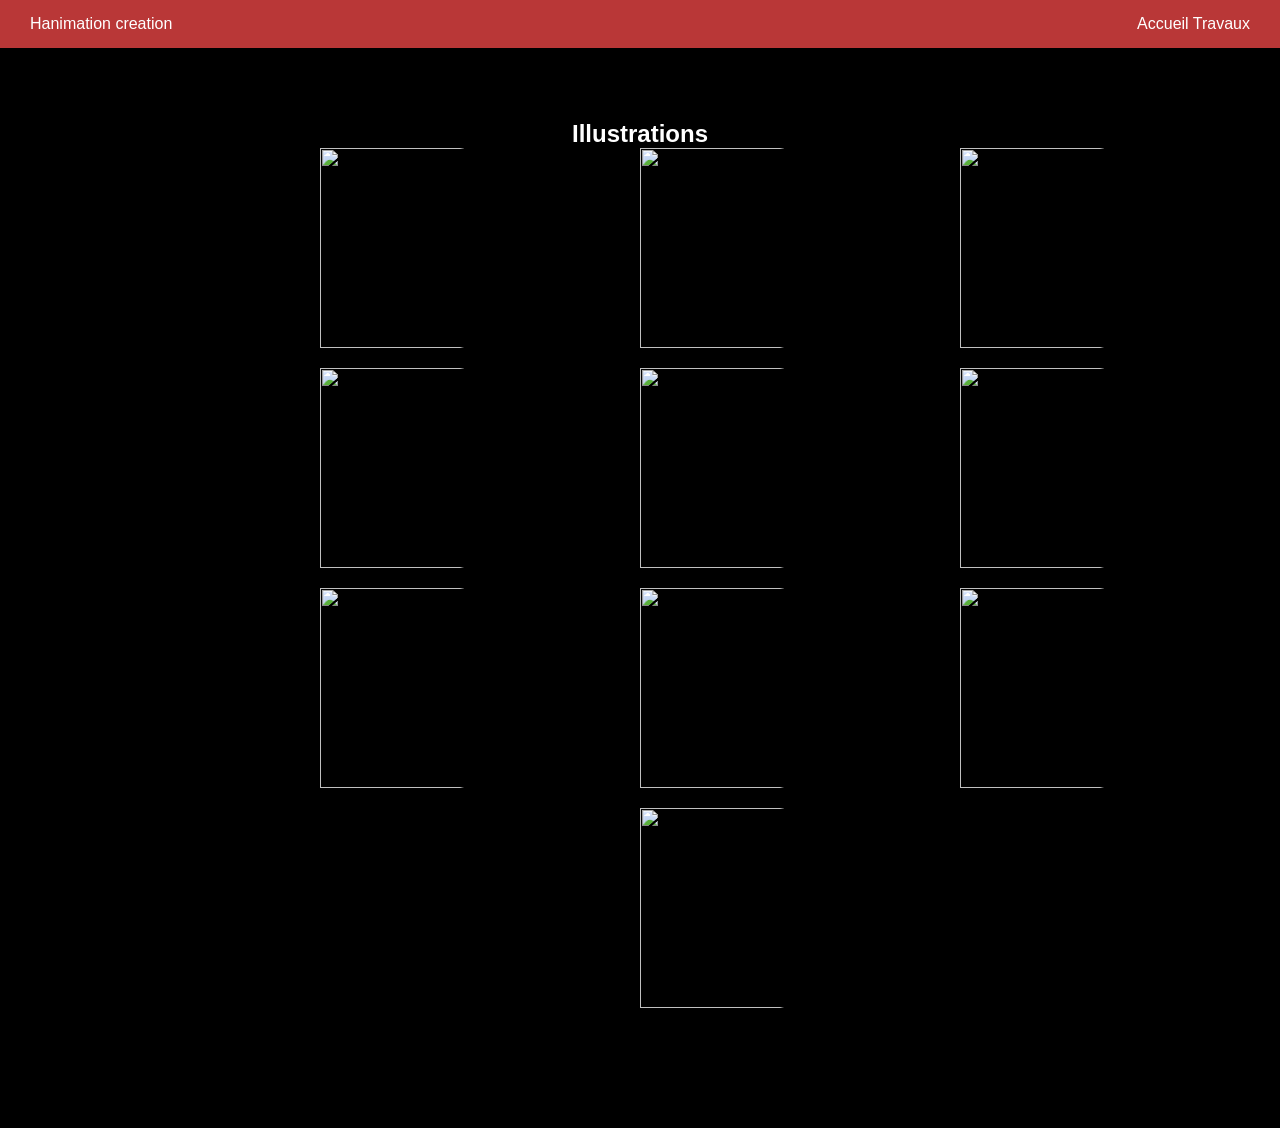
==== illustration.html @ da6382b5 "Site propre avec LFS" ====
<!DOCTYPE html>
<html lang="fr">
<head>
<meta charset="UTF-8">
<meta name="viewport" content="width=device-width, initial-scale=1.0">
<title>Illustrations</title>

<style>
* {
  margin: 0;
  padding: 0;
  box-sizing: border-box;
  font-family: "Segoe UI", sans-serif;
}

body {
  background: #000;
  color: white;
}

/* HEADER */
header {
  position: fixed;
  width: 100%;
  background: #b93737;
  display: flex;
  justify-content: space-between;
  padding: 15px 30px;
}

nav a {
  color: white;
  text-decoration: none;
}

/* SECTION */
.section {
  padding: 120px 20px;
  text-align: center;
}

/* GRID */
.grid {
  display: flex;
  flex-wrap: wrap;
  gap: 20px;
  justify-content: center;
}

/* CARD */
.card {
  position: relative;
  width: 300px;
  height: 200px;
  overflow: hidden;
  border-radius: 10px;
  cursor: pointer;
}

/* IMAGE + VIDEO */
.card img,
.card video {
  position: absolute;
  width: 100%;
  height: 100%;
  object-fit: cover;
}

/* VIDEO cachée */
.card video {
  opacity: 0;
  transition: opacity 0.3s ease;
}

/* HOVER */
.card:hover img {
  transform: scale(1.05);
  transition: 0.3s;
}
</style>

</head>
<body>

<header>
  <div>Hanimation creation</div>
  <nav>
    <a href="index.html">Accueil</a>
    <a href="travaux.html">Travaux</a>
  </nav>
</header>

<section class="section">
  <h2>Illustrations</h2>

  <div class="grid">

    <div class="card">
      <img src="illustration/coffeeshop.png">
    </div>

    <div class="card">
      <img src="illustration/galina_summer.png">
      <video muted playsinline>
        <source src="illustration/galina_fée_06.mp4" type="video/mp4">
      </video>
    </div>

    <div class="card">
      <img src="illustration/kid_redraw.png">
    </div>

    <div class="card">
      <img src="illustration/kirby_chinease_lanterscape.png">
      <video muted playsinline>
        <source src="illustration/kirby_chinease_lanterscape.mp4" type="video/mp4">
      </video>
    </div>

    <div class="card">
      <img src="illustration/Kirby_starlight_skating.png">
      <video muted playsinline>
        <source src="illustration/Kirby_starlight_skating.mp4" type="video/mp4">
      </video>
    </div>

    <div class="card">
      <img src="illustration/nehelenia_kidv2.png">
    </div>

    <div class="card">
      <img src="illustration/patineuse.png">
    </div>

    <div class="card">
      <img src="illustration/poissons.png">
      <video muted playsinline>
        <source src="illustration/poisson_v4.mp4" type="video/mp4">
      </video>
    </div>

    <div class="card">
      <img src="illustration/sirene vs monstre.png">
      <video muted playsinline>
        <source src="illustration/sirene_vs_monstre.avi" type="video/avi">
      </video>
    </div>

    <div class="card">
      <img src="illustration/yoimiya_aikatsu.png">
    </div>

  </div>

</section>

<script>
const cards = document.querySelectorAll(".card");

cards.forEach(card => {
  const video = card.querySelector("video");

  if (!video) return;

  card.addEventListener("mouseenter", () => {
    video.style.opacity = "1";
    video.currentTime = 0;
    video.play();
  });

  video.addEventListener("ended", () => {
    video.style.opacity = "0";
  });
});
</script>

</body>
</html>
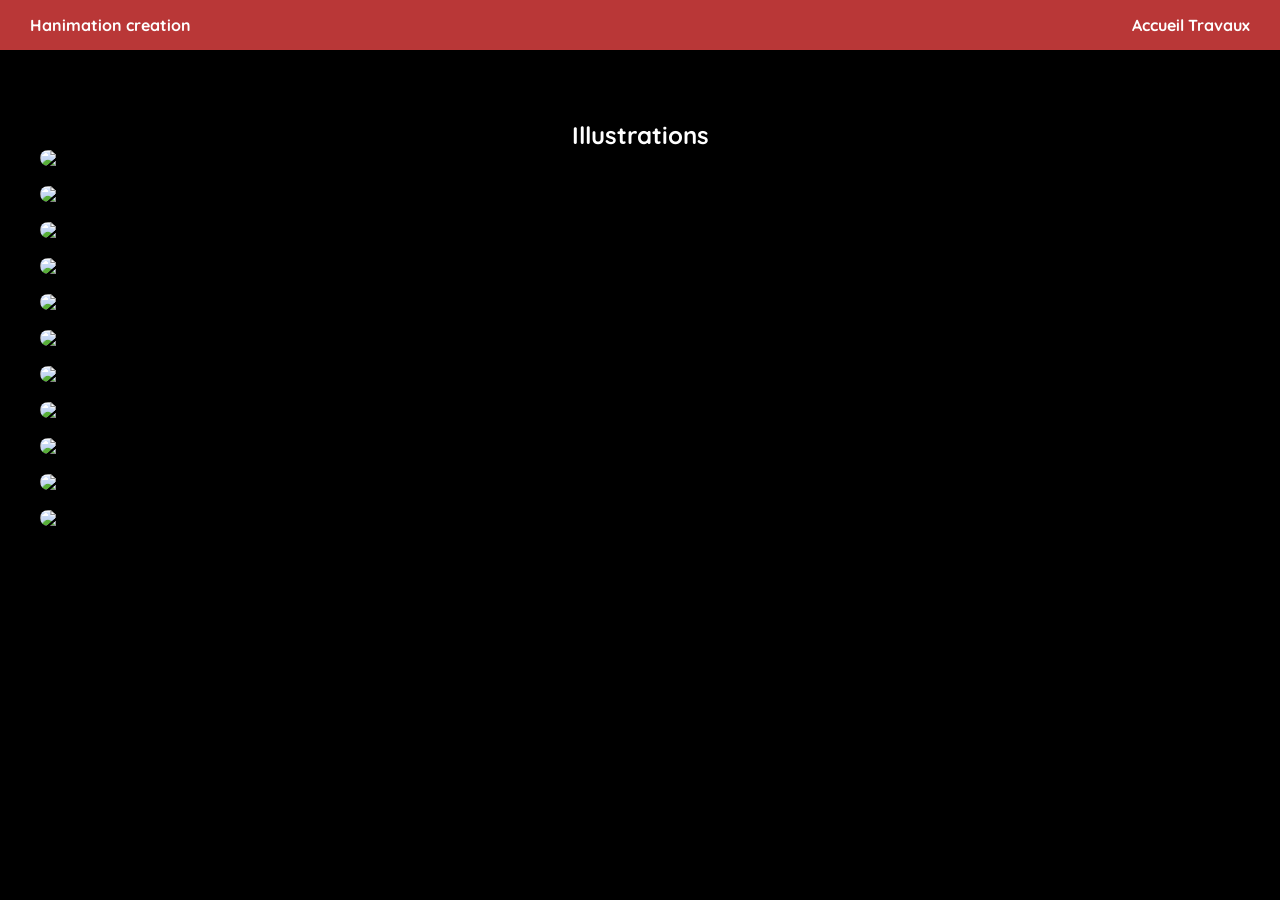
==== commit abd48b05: "mise à jour du site" ====
--- a/illustration.html
+++ b/illustration.html
@@ -3,6 +3,8 @@
 <head>
 <meta charset="UTF-8">
 <meta name="viewport" content="width=device-width, initial-scale=1.0">
+<link href="https://fonts.googleapis.com/css2?family=Quicksand:wght@300;400;500;600;700&display=swap" rel="stylesheet">
+
 <title>Illustrations</title>
 
 <style>
@@ -10,7 +12,7 @@
   margin: 0;
   padding: 0;
   box-sizing: border-box;
-  font-family: "Segoe UI", sans-serif;
+  font-family: 'Quicksand', sans-serif;
 }
 
 body {
@@ -26,6 +28,9 @@
   display: flex;
   justify-content: space-between;
   padding: 15px 30px;
+  z-index: 1000;
+      font-weight: 700;
+
 }
 
 nav a {
@@ -35,47 +40,59 @@
 
 /* SECTION */
 .section {
-  padding: 120px 20px;
+  padding: 120px 40px;
   text-align: center;
 }
 
-/* GRID */
+/* GRID STYLE GALERIE */
 .grid {
-  display: flex;
-  flex-wrap: wrap;
-  gap: 20px;
-  justify-content: center;
+  column-count: 3;
+  column-gap: 20px;
 }
 
 /* CARD */
 .card {
   position: relative;
-  width: 300px;
-  height: 200px;
-  overflow: hidden;
-  border-radius: 10px;
+  margin-bottom: 20px;
+  break-inside: avoid;
   cursor: pointer;
 }
 
 /* IMAGE + VIDEO */
 .card img,
 .card video {
-  position: absolute;
   width: 100%;
-  height: 100%;
-  object-fit: cover;
+  height: auto; /* 🔥 PLUS DE COUPE */
+  border-radius: 10px;
+  display: block;
 }
 
 /* VIDEO cachée */
 .card video {
+  position: absolute;
+  top: 0;
+  left: 0;
   opacity: 0;
   transition: opacity 0.3s ease;
 }
 
 /* HOVER */
 .card:hover img {
-  transform: scale(1.05);
+  transform: scale(1.02);
   transition: 0.3s;
+}
+
+/* MOBILE */
+@media (max-width: 900px) {
+  .grid {
+    column-count: 2;
+  }
+}
+
+@media (max-width: 500px) {
+  .grid {
+    column-count: 1;
+  }
 }
 </style>
 
@@ -95,21 +112,30 @@
 
   <div class="grid">
 
+    <!-- COFFEESHOP -->
     <div class="card">
       <img src="illustration/coffeeshop.png">
     </div>
 
+    <!-- GALINA SUMMER (séparé) -->
     <div class="card">
       <img src="illustration/galina_summer.png">
+    </div>
+
+    <!-- GALINA FÉE -->
+    <div class="card">
+      <img src="illustration/galina_fée_06.png">
       <video muted playsinline>
         <source src="illustration/galina_fée_06.mp4" type="video/mp4">
       </video>
     </div>
 
+    <!-- KID -->
     <div class="card">
       <img src="illustration/kid_redraw.png">
     </div>
 
+    <!-- KIRBY LANTERN -->
     <div class="card">
       <img src="illustration/kirby_chinease_lanterscape.png">
       <video muted playsinline>
@@ -117,6 +143,7 @@
       </video>
     </div>
 
+    <!-- KIRBY SKATING -->
     <div class="card">
       <img src="illustration/Kirby_starlight_skating.png">
       <video muted playsinline>
@@ -124,14 +151,17 @@
       </video>
     </div>
 
+    <!-- NEHELENIA -->
     <div class="card">
       <img src="illustration/nehelenia_kidv2.png">
     </div>
 
+    <!-- PATINEUSE -->
     <div class="card">
       <img src="illustration/patineuse.png">
     </div>
 
+    <!-- POISSON -->
     <div class="card">
       <img src="illustration/poissons.png">
       <video muted playsinline>
@@ -139,6 +169,7 @@
       </video>
     </div>
 
+    <!-- SIRENE -->
     <div class="card">
       <img src="illustration/sirene vs monstre.png">
       <video muted playsinline>
@@ -146,12 +177,12 @@
       </video>
     </div>
 
+    <!-- YOIMIYA -->
     <div class="card">
       <img src="illustration/yoimiya_aikatsu.png">
     </div>
 
   </div>
-
 </section>
 
 <script>
@@ -159,13 +190,21 @@
 
 cards.forEach(card => {
   const video = card.querySelector("video");
-
-  if (!video) return;
-
-  card.addEventListener("mouseenter", () => {
+  const img = card.querySelector("img");
+
+  if (!video || !img) return;
+
+  // hover UNIQUEMENT sur l'image
+  img.addEventListener("mouseenter", () => {
     video.style.opacity = "1";
     video.currentTime = 0;
     video.play();
+  });
+
+  img.addEventListener("mouseleave", () => {
+    video.pause();
+    video.currentTime = 0;
+    video.style.opacity = "0";
   });
 
   video.addEventListener("ended", () => {
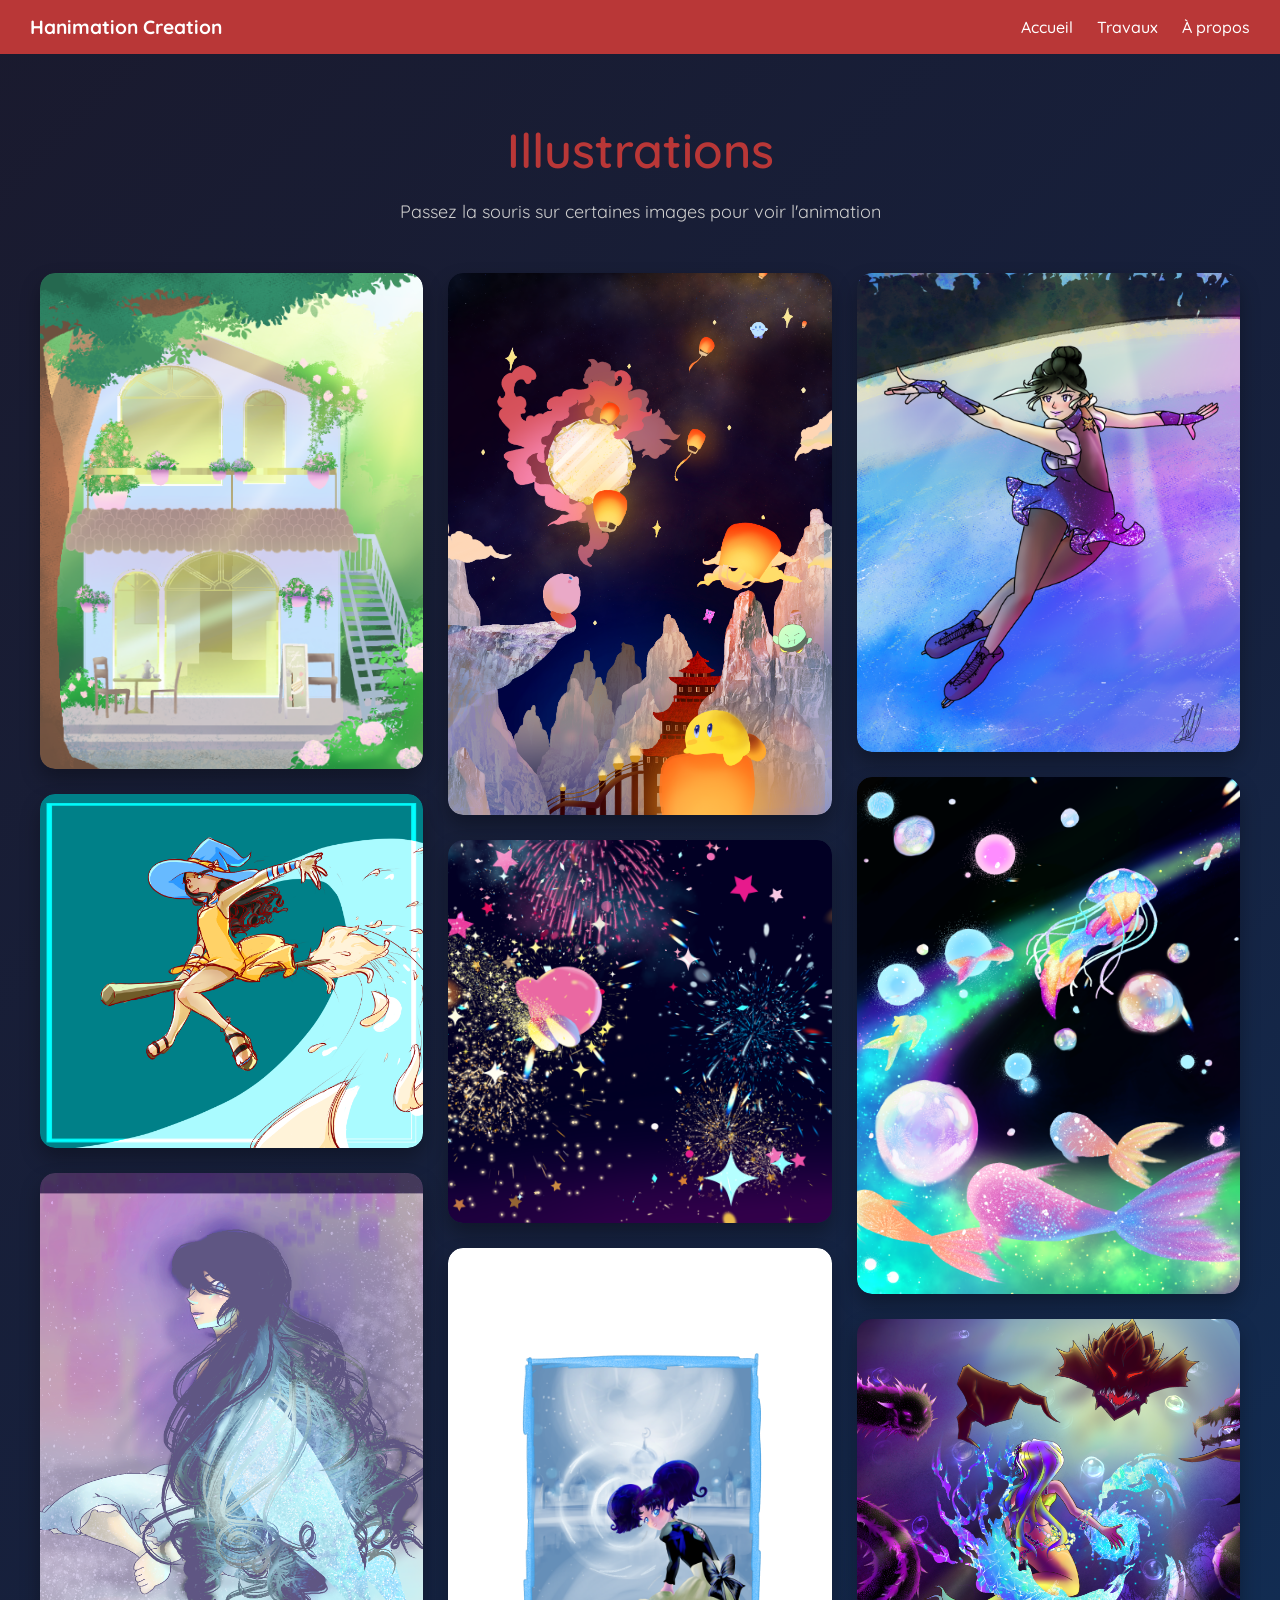
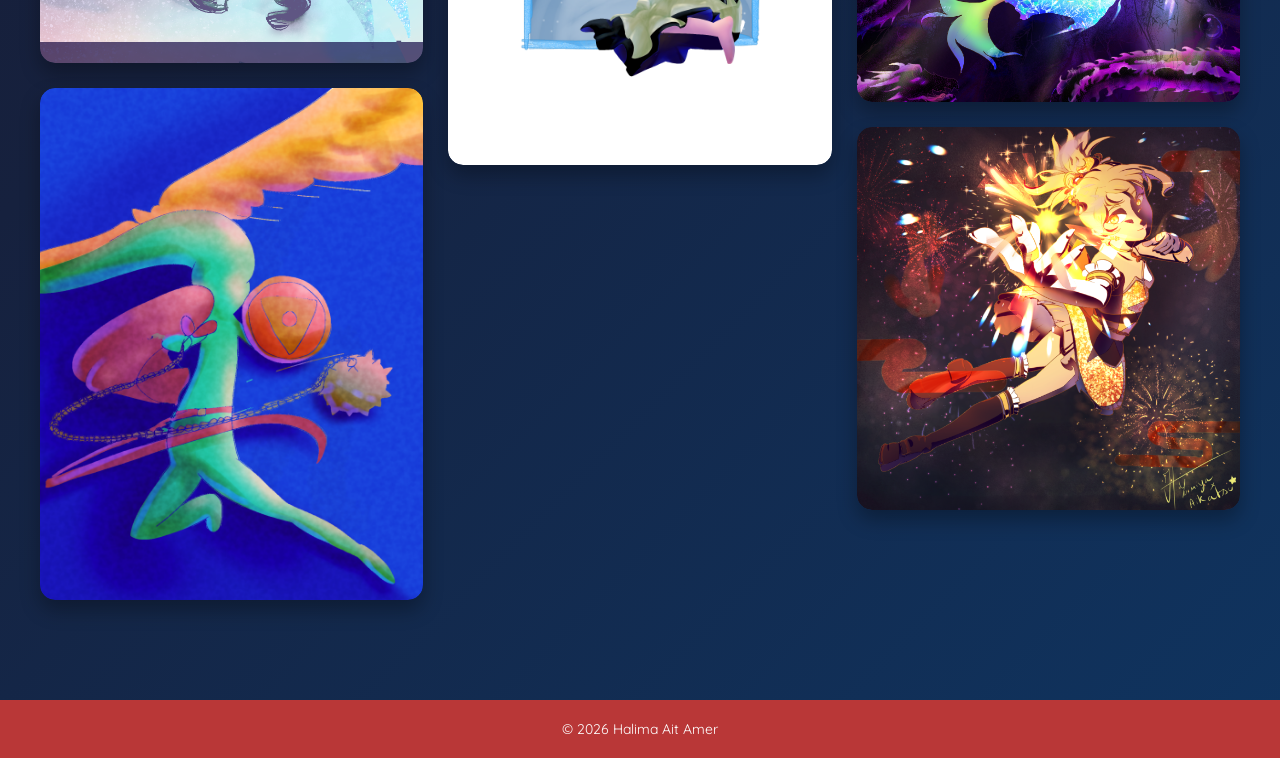
==== commit d6212106: "Description des changements" ====
--- a/illustration.html
+++ b/illustration.html
@@ -4,8 +4,7 @@
 <meta charset="UTF-8">
 <meta name="viewport" content="width=device-width, initial-scale=1.0">
 <link href="https://fonts.googleapis.com/css2?family=Quicksand:wght@300;400;500;600;700&display=swap" rel="stylesheet">
-
-<title>Illustrations</title>
+<title>Hanimation Creation - Illustrations</title>
 
 <style>
 * {
@@ -16,8 +15,9 @@
 }
 
 body {
-  background: #000;
-  color: white;
+  background: linear-gradient(135deg, #1a1a2e, #16213e, #0f3460);
+  color: white;
+  min-height: 100vh;
 }
 
 /* HEADER */
@@ -27,65 +27,120 @@
   background: #b93737;
   display: flex;
   justify-content: space-between;
+  align-items: center;
   padding: 15px 30px;
   z-index: 1000;
-      font-weight: 700;
-
+}
+
+.logo {
+  font-size: 1.2rem;
+  font-weight: 700;
+  color: white;
 }
 
 nav a {
-  color: white;
+  margin-left: 20px;
   text-decoration: none;
+  color: white;
+  font-weight: 500;
+  transition: opacity 0.3s ease;
+}
+
+nav a:hover {
+  opacity: 0.8;
 }
 
 /* SECTION */
 .section {
-  padding: 120px 40px;
+  padding: 120px 40px 80px;
   text-align: center;
-}
-
-/* GRID STYLE GALERIE */
+  max-width: 1400px;
+  margin: 0 auto;
+}
+
+.section h2 {
+  font-size: 48px;
+  color: #b93737;
+  margin-bottom: 20px;
+  font-weight: 600;
+}
+
+.section p.subtitle {
+  font-size: 18px;
+  color: #ccc;
+  margin-bottom: 50px;
+}
+
+/* GRID STYLE GALERIE - Masonry layout */
 .grid {
   column-count: 3;
-  column-gap: 20px;
+  column-gap: 25px;
 }
 
 /* CARD */
 .card {
   position: relative;
-  margin-bottom: 20px;
+  margin-bottom: 25px;
   break-inside: avoid;
   cursor: pointer;
+  border-radius: 15px;
+  overflow: hidden;
+  box-shadow: 0 10px 20px rgba(0, 0, 0, 0.3);
+  transition: transform 0.3s ease, box-shadow 0.3s ease;
+}
+
+.card:hover {
+  transform: translateY(-5px);
+  box-shadow: 0 15px 30px rgba(185, 55, 55, 0.3);
 }
 
 /* IMAGE + VIDEO */
 .card img,
 .card video {
   width: 100%;
-  height: auto; /* 🔥 PLUS DE COUPE */
-  border-radius: 10px;
+  height: auto;
+  border-radius: 15px;
   display: block;
-}
-
-/* VIDEO cachée */
+  transition: transform 0.3s ease;
+}
+
+.card:hover img {
+  transform: scale(1.02);
+}
+
+/* VIDEO cachée au-dessus de l'image */
 .card video {
   position: absolute;
   top: 0;
   left: 0;
   opacity: 0;
   transition: opacity 0.3s ease;
-}
-
-/* HOVER */
-.card:hover img {
-  transform: scale(1.02);
-  transition: 0.3s;
-}
-
-/* MOBILE */
+  z-index: 2;
+}
+
+/* FOOTER */
+footer {
+  background: #b93737;
+  padding: 20px;
+  text-align: center;
+  font-size: 14px;
+  color: white;
+  margin-top: 20px;
+}
+
+/* RESPONSIVE */
 @media (max-width: 900px) {
+  .section {
+    padding: 100px 20px 60px;
+  }
+  
+  .section h2 {
+    font-size: 36px;
+  }
+  
   .grid {
     column-count: 2;
+    column-gap: 20px;
   }
 }
 
@@ -93,6 +148,10 @@
   .grid {
     column-count: 1;
   }
+  
+  .section {
+    padding: 90px 15px 60px;
+  }
 }
 </style>
 
@@ -100,90 +159,96 @@
 <body>
 
 <header>
-  <div>Hanimation creation</div>
+  <div class="logo">Hanimation Creation</div>
   <nav>
     <a href="index.html">Accueil</a>
     <a href="travaux.html">Travaux</a>
+    <a href="index.html#about">À propos</a>
   </nav>
 </header>
 
 <section class="section">
   <h2>Illustrations</h2>
+  <p class="subtitle">Passez la souris sur certaines images pour voir l'animation</p>
 
   <div class="grid">
 
     <!-- COFFEESHOP -->
     <div class="card">
-      <img src="illustration/coffeeshop.png">
-    </div>
-
-    <!-- GALINA SUMMER (séparé) -->
-    <div class="card">
-      <img src="illustration/galina_summer.png">
+      <img src="illustration/coffeeshop.png" alt="Coffee Shop">
+    </div>
+
+    <!-- GALINA SUMMER -->
+    <div class="card">
+      <img src="illustration/galina_summer.png" alt="Galina Summer">
     </div>
 
     <!-- GALINA FÉE -->
     <div class="card">
-      <img src="illustration/galina_fée_06.png">
-      <video muted playsinline>
+      <img src="illustration/galina_fée_06.png" alt="Galina Fée">
+      <video muted playsinline loop>
         <source src="illustration/galina_fée_06.mp4" type="video/mp4">
       </video>
     </div>
 
     <!-- KID -->
     <div class="card">
-      <img src="illustration/kid_redraw.png">
+      <img src="illustration/kid_redraw.png" alt="Kid Redraw">
     </div>
 
     <!-- KIRBY LANTERN -->
     <div class="card">
-      <img src="illustration/kirby_chinease_lanterscape.png">
-      <video muted playsinline>
+      <img src="illustration/kirby_chinease_lanterscape.png" alt="Kirby Lantern">
+      <video muted playsinline loop>
         <source src="illustration/kirby_chinease_lanterscape.mp4" type="video/mp4">
       </video>
     </div>
 
     <!-- KIRBY SKATING -->
     <div class="card">
-      <img src="illustration/Kirby_starlight_skating.png">
-      <video muted playsinline>
+      <img src="illustration/Kirby_starlight_skating.png" alt="Kirby Skating">
+      <video muted playsinline loop>
         <source src="illustration/Kirby_starlight_skating.mp4" type="video/mp4">
       </video>
     </div>
 
     <!-- NEHELENIA -->
     <div class="card">
-      <img src="illustration/nehelenia_kidv2.png">
+      <img src="illustration/nehelenia_kidv2.png" alt="Nehelenia">
     </div>
 
     <!-- PATINEUSE -->
     <div class="card">
-      <img src="illustration/patineuse.png">
+      <img src="illustration/patineuse.png" alt="Patineuse">
     </div>
 
     <!-- POISSON -->
     <div class="card">
-      <img src="illustration/poissons.png">
-      <video muted playsinline>
+      <img src="illustration/poissons.png" alt="Poissons">
+      <video muted playsinline loop>
         <source src="illustration/poisson_v4.mp4" type="video/mp4">
       </video>
     </div>
 
     <!-- SIRENE -->
     <div class="card">
-      <img src="illustration/sirene vs monstre.png">
-      <video muted playsinline>
-        <source src="illustration/sirene_vs_monstre.avi" type="video/avi">
+      <img src="illustration/sirene vs monstre.png" alt="Sirène vs Monstre">
+      <video muted playsinline loop>
+        <source src="illustration/sirene_vs_monstre.mp4" type="video/mp4">
       </video>
     </div>
 
     <!-- YOIMIYA -->
     <div class="card">
-      <img src="illustration/yoimiya_aikatsu.png">
+      <img src="illustration/yoimiya_aikatsu.png" alt="Yoimiya">
     </div>
 
   </div>
 </section>
+
+<footer>
+  © 2026 Halima Ait Amer
+</footer>
 
 <script>
 const cards = document.querySelectorAll(".card");
@@ -194,21 +259,21 @@
 
   if (!video || !img) return;
 
-  // hover UNIQUEMENT sur l'image
-  img.addEventListener("mouseenter", () => {
-    video.style.opacity = "1";
-    video.currentTime = 0;
-    video.play();
+  // Au survol de la carte : lecture de la vidéo
+  card.addEventListener("mouseenter", () => {
+    if (video) {
+      video.style.opacity = "1";
+      video.currentTime = 0;
+      video.play();
+    }
   });
 
-  img.addEventListener("mouseleave", () => {
-    video.pause();
-    video.currentTime = 0;
-    video.style.opacity = "0";
-  });
-
-  video.addEventListener("ended", () => {
-    video.style.opacity = "0";
+  card.addEventListener("mouseleave", () => {
+    if (video) {
+      video.pause();
+      video.currentTime = 0;
+      video.style.opacity = "0";
+    }
   });
 });
 </script>
